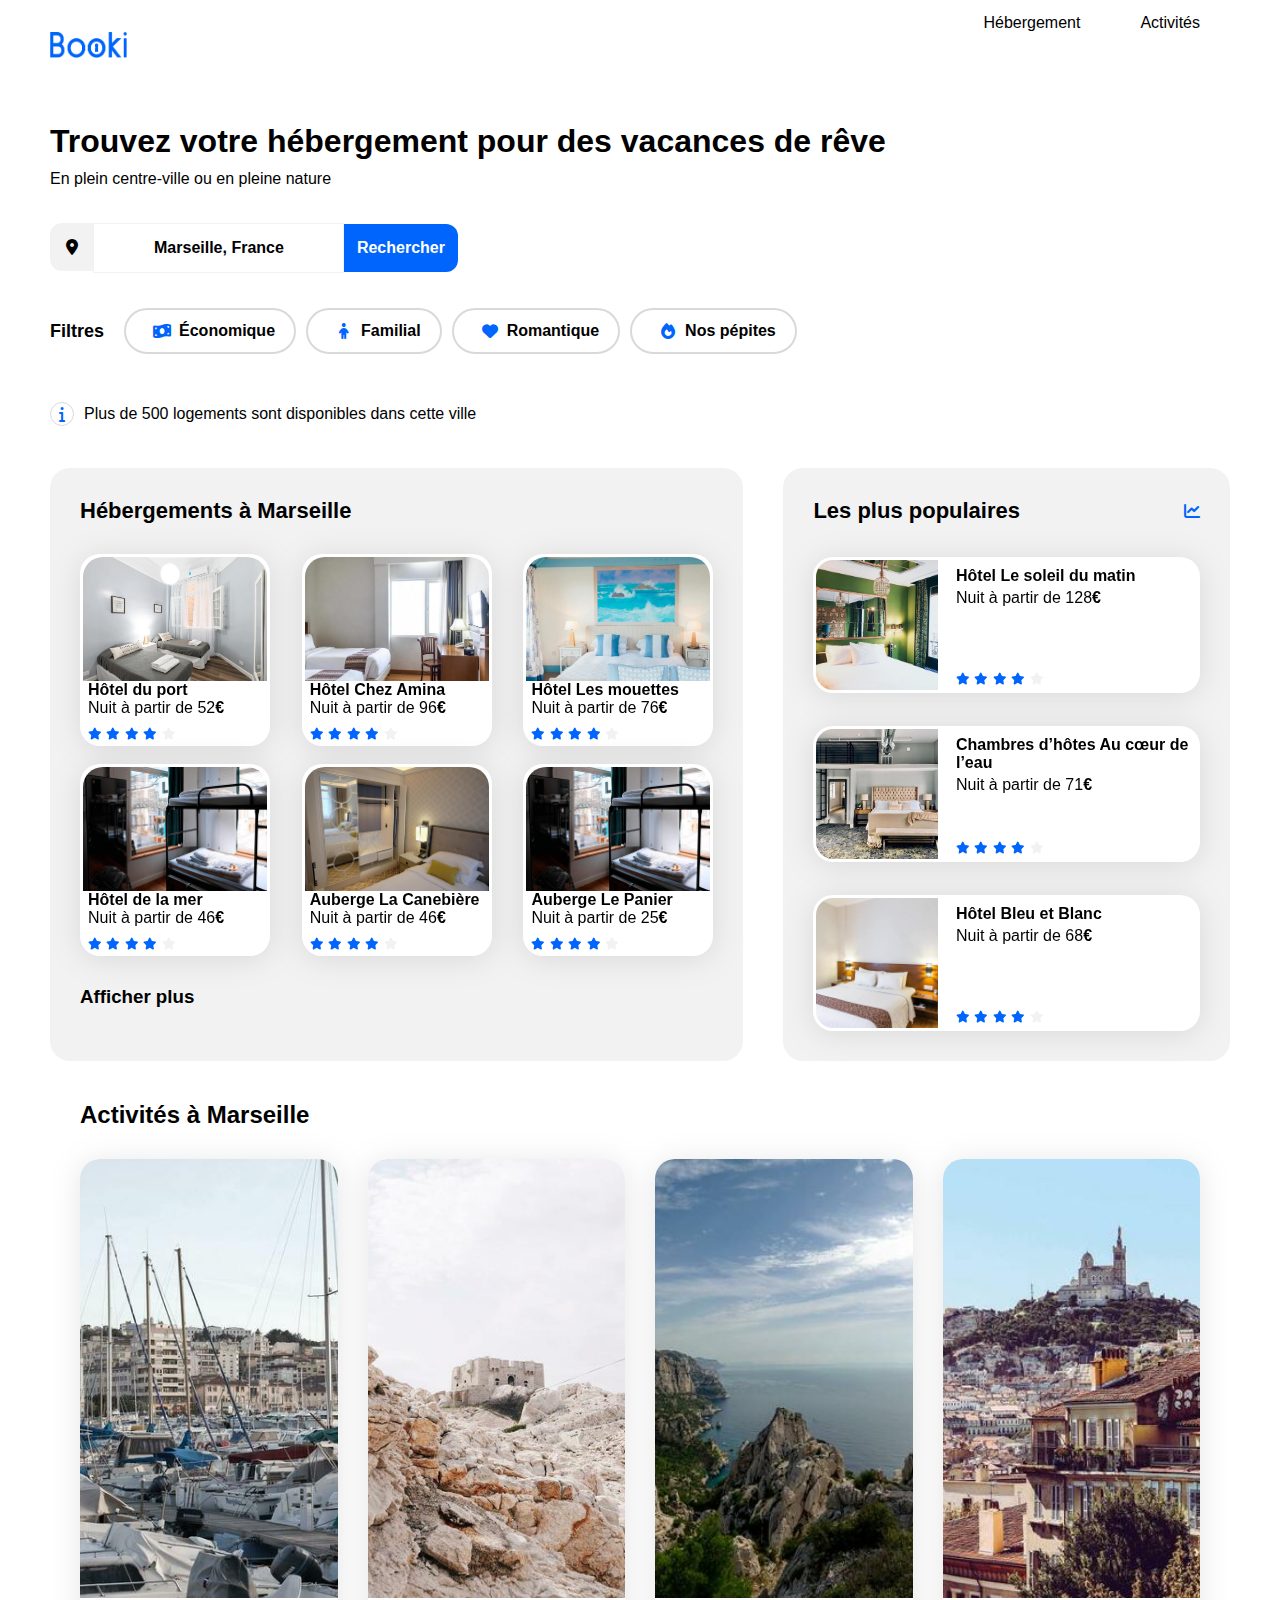
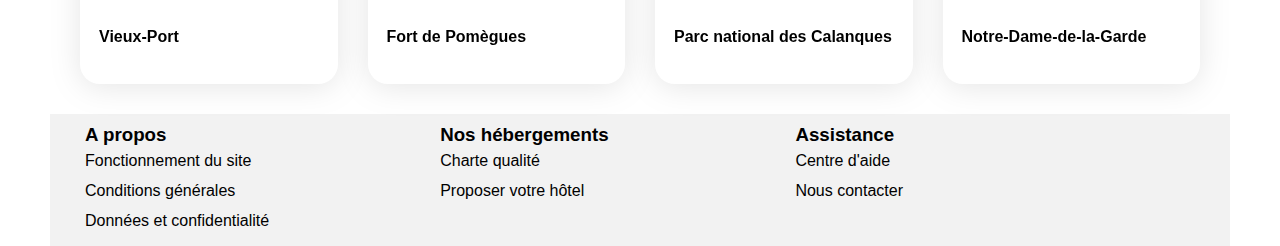
==== index.html @ 140f2bb1 "changement h3 en h2 filtreq" ====
<!DOCTYPE html>
<html lang="fr">

<head>
    <meta charset="UTF-8">
    <meta name="viewport" content="width=device-width, initial-scale=1.0">
    <title>Booki</title>
    <link rel="preconnect" href="https://fonts.googleapis.com">
    <link rel="preconnect" href="https://fonts.gstatic.com" crossorigin>

    <!--API CSS FontAwesomme pour les icones-->
    <link rel="stylesheet" href="https://cdnjs.cloudflare.com/ajax/libs/font-awesome/6.7.2/css/all.min.css"
        integrity="sha512-Evv84Mr4kqVGRNSgIGL/F/aIDqQb7xQ2vcrdIwxfjThSH8CSR7PBEakCr51Ck+w+/U6swU2Im1vVX0SVk9ABhg=="
        crossorigin="anonymous" referrerpolicy="no-referrer" />

    <link rel="stylesheet" href="./css/style.css">
</head>

<body>
    <div class="main-container">
        <header>
            <a class="Logo" href="#"><img src="./images/logo/Booki.png" alt="logo"></a>
            <nav class="navLink">
                <a href="#hebergements">
                    <div class="hebergement">Hébergement</div>
                </a>
                <a href="#activites">
                    <div class="activite">Activités</div>
                </a>
            </nav>
        </header>
        <main>


            <section class="search">
                <div class="headline">
                    <h1>Trouvez votre hébergement pour des vacances de rêve</h1>
                    <p>En plein centre-ville ou en pleine nature</p>
                </div>

                <form>
                    <i class="fas fa-map-marker-alt"></i>
                    <input class="searchInput" type="text" placeholder="Marseille, France">
                    <button class="buttonDesktop">Rechercher</button>
                    <button class="buttonMobile"><i class="fas fa-search search-icon"></i></button>
                </form>

                <div class="filtres">
                    <h2>Filtres</h2>
                    <div class="container-filtreTypes">
                        <div class="filtreTypes">
                            <i class="fas fa-money-bill-wave filters-icons"></i>
                            <p>Économique</p>
                        </div>
                        <div class="filtreTypes">
                            <i class="fas fa-child filters-icons"></i>
                            <p>Familial</p>
                        </div>
                        <div class="filtreTypes">
                            <i class="fas fa-heart filters-icons"></i>
                            <p>Romantique</p>
                        </div>
                        <div class="filtreTypes">
                            <i class="fas fa-fire filters-icons"></i>
                            <p>Nos pépites</p>
                        </div>
                    </div>
                </div>

                <div class="info-bar">
                    <i class="fa fa-info"></i>
                    <p>Plus de 500 logements sont disponibles dans cette ville</p>
                </div>

            </section>

            <div class="hebergements-and-populaires">
                <section class="hebergements" id="hebergements">
                    <div class="hebergements-title">
                        <h2 class="section-title">Hébergements à Marseille</h2>
                    </div>
                    <div class="hebergements-cards">
                        <a href="#">
                            <article class="card">
                                <img src="./images/hebergements/fred-kleber.jpg" alt="Hôtel du port">
                                <div class="card-content">
                                    <div class="card-txt">
                                        <h3 class="card-title">Hôtel du port</h3>
                                        <p class="card-subtitle">Nuit à partir de 52<span class="euro">€</span></p>
                                    </div>
                                    <div class="card-rating">
                                        <i class="fa-xs fa-solid fa-star" aria-hidden="true"></i>
                                        <i class="fa-xs fa-solid fa-star" aria-hidden="true"></i>
                                        <i class="fa-xs fa-solid fa-star" aria-hidden="true"></i>
                                        <i class="fa-xs fa-solid fa-star" aria-hidden="true"></i>
                                        <i class="fa-xs fa-solid fa-star neutral-star" aria-hidden="true"></i>
                                        <span class="sr-only">Note de 4 sur 5</span>
                                    </div>
                                </div>
                            </article>
                        </a>


                        <a href="#">
                            <article class="card">
                                <img src="./images/hebergements/febrian-zakaria.jpg" alt="Hôtel Chez Amina">
                                <div class="card-content">
                                    <div class="card-txt">
                                        <h3 class="card-title">Hôtel Chez Amina</h3>
                                        <p class="card-subtitle">Nuit à partir de 96<span class="euro">€</span></p>
                                    </div>
                                    <div class="card-rating">
                                        <i class="fa-xs fa-solid fa-star" aria-hidden="true"></i>
                                        <i class="fa-xs fa-solid fa-star" aria-hidden="true"></i>
                                        <i class="fa-xs fa-solid fa-star" aria-hidden="true"></i>
                                        <i class="fa-xs fa-solid fa-star" aria-hidden="true"></i>
                                        <i class="fa-xs fa-solid fa-star neutral-star" aria-hidden="true"></i>
                                        <span class="sr-only">Note de 4 sur 5</span>
                                    </div>
                                </div>

                            </article>
                        </a>

                        <a href="#">
                            <article class="card">
                                <img src="./images/hebergements/annie-spratt.jpg" alt="Hôtel Les mouettes">
                                <div class="card-content">
                                    <div class="card-txt">
                                        <h3 class="card-title">Hôtel Les mouettes</h3>
                                        <p class="card-subtitle">Nuit à partir de 76<span class="euro">€</span></p>
                                    </div>
                                    <div class="card-rating">
                                        <i class="fa-xs fa-solid fa-star" aria-hidden="true"></i>
                                        <i class="fa-xs fa-solid fa-star" aria-hidden="true"></i>
                                        <i class="fa-xs fa-solid fa-star" aria-hidden="true"></i>
                                        <i class="fa-xs fa-solid fa-star" aria-hidden="true"></i>
                                        <i class="fa-xs fa-solid fa-star neutral-star" aria-hidden="true"></i>
                                        <span class="sr-only">Note de 4 sur 5</span>
                                    </div>
                                </div>

                            </article>
                        </a>


                        <a href="#">
                            <article class="card">
                                <img src="./images/hebergements/marcus-loke.jpg" alt="Hôtel de la mer">
                                <div class="card-content">
                                    <div class="card-txt">
                                        <h3 class="card-title">Hôtel de la mer</h3>
                                        <p class="card-subtitle">Nuit à partir de 46<span class="euro">€</span></p>
                                    </div>
                                    <div class="card-rating">
                                        <i class="fa-xs fa-solid fa-star" aria-hidden="true"></i>
                                        <i class="fa-xs fa-solid fa-star" aria-hidden="true"></i>
                                        <i class="fa-xs fa-solid fa-star" aria-hidden="true"></i>
                                        <i class="fa-xs fa-solid fa-star" aria-hidden="true"></i>
                                        <i class="fa-xs fa-solid fa-star neutral-star" aria-hidden="true"></i>
                                        <span class="sr-only">Note de 4 sur 5</span>
                                    </div>
                                </div>

                            </article>
                        </a>


                        <a href="#">
                            <article class="card">
                                <img src="./images/hebergements/reisetopia.jpg" alt="Auberge La Canebière">
                                <div class="card-content">
                                    <div class="card-txt">
                                        <h3 class="card-title">Auberge La Canebière</h3>
                                        <p class="card-subtitle">Nuit à partir de 46<span class="euro">€</span></p>
                                    </div>
                                    <div class="card-rating">
                                        <i class="fa-xs fa-solid fa-star" aria-hidden="true"></i>
                                        <i class="fa-xs fa-solid fa-star" aria-hidden="true"></i>
                                        <i class="fa-xs fa-solid fa-star" aria-hidden="true"></i>
                                        <i class="fa-xs fa-solid fa-star" aria-hidden="true"></i>
                                        <i class="fa-xs fa-solid fa-star neutral-star" aria-hidden="true"></i>
                                        <span class="sr-only">Note de 4 sur 5</span>
                                    </div>
                                </div>

                            </article>
                        </a>

                        <a href="#">
                            <article class="card">
                                <img src="./images/hebergements/marcus-loke.jpg" alt="Auberge Le Panier">
                                <div class="card-content">
                                    <div class="card-txt">
                                        <h3 class="card-title">Auberge Le Panier</h3>
                                        <p class="card-subtitle">Nuit à partir de 25<span class="euro">€</span></p>
                                    </div>
                                    <div class="card-rating">
                                        <i class="fa-xs fa-solid fa-star" aria-hidden="true"></i>
                                        <i class="fa-xs fa-solid fa-star" aria-hidden="true"></i>
                                        <i class="fa-xs fa-solid fa-star" aria-hidden="true"></i>
                                        <i class="fa-xs fa-solid fa-star" aria-hidden="true"></i>
                                        <i class="fa-xs fa-solid fa-star neutral-star" aria-hidden="true"></i>
                                        <span class="sr-only">Note de 4 sur 5</span>
                                    </div>
                                </div>

                            </article>
                        </a>

                    </div>
                    <h3>Afficher plus</h3>
                </section>
                <section id="populaires">
                    <div class="populaires-title">
                        <h2 class="section-title">Les plus populaires</h2>
                        <i class="fa-solid fa-chart-line" aria-hidden="true"></i>
                    </div>
                    <div class="populaires-cards">
                        <a href="#">
                            <article class="card">
                                <img src="./images/hebergements/emile-guillemot.jpg"
                                    alt="Image de la chambre d'hôtel montrant un lit">
                                <div class="card-content">
                                    <div class="card-txt">
                                        <h3 class="card-title">Hôtel Le soleil du matin</h3>
                                        <p class="card-subtitle">Nuit à partir de 128<span class="euro">€</span></p>
                                    </div>
                                    <div class="card-rating">
                                        <i class="fa-xs fa-solid fa-star" aria-hidden="true"></i>
                                        <i class="fa-xs fa-solid fa-star" aria-hidden="true"></i>
                                        <i class="fa-xs fa-solid fa-star" aria-hidden="true"></i>
                                        <i class="fa-xs fa-solid fa-star" aria-hidden="true"></i>
                                        <i class="fa-xs fa-solid fa-star neutral-star" aria-hidden="true"></i>
                                        <span class="sr-only">Note de 4 sur 5</span>
                                    </div>
                                </div>

                            </article>
                        </a>
                        <a href="#">
                            <article class="card">
                                <img src="./images/hebergements/aw-creative.jpg"
                                    alt="Image de la chambre d'hôtel montrant un lit">
                                <div class="card-content">
                                    <div class="card-txt">
                                        <h3 class="card-title">Chambres d’hôtes Au cœur de l’eau</h3>
                                        <p class="card-subtitle">Nuit à partir de 71<span class="euro">€</span></p>
                                    </div>
                                    <div class="card-rating">
                                        <i class="fa-xs fa-solid fa-star" aria-hidden="true"></i>
                                        <i class="fa-xs fa-solid fa-star" aria-hidden="true"></i>
                                        <i class="fa-xs fa-solid fa-star" aria-hidden="true"></i>
                                        <i class="fa-xs fa-solid fa-star" aria-hidden="true"></i>
                                        <i class="fa-xs fa-solid fa-star neutral-star" aria-hidden="true"></i>
                                        <span class="sr-only">Note de 4 sur 5</span>
                                    </div>
                                </div>
                            </article>
                        </a>
                        <a href="#">
                            <article class="card">
                                <img src="./images/hebergements/febrian-zakaria2.jpg"
                                    alt="Image de la chambre d'hôtel montrant un lit">
                                <div class="card-content">
                                    <div class="card-txt">
                                        <h3 class="card-title">Hôtel Bleu et Blanc</h3>
                                        <p class="card-subtitle">Nuit à partir de 68<span class="euro">€</span></p>
                                    </div>
                                    <div class="card-rating">
                                        <i class="fa-xs fa-solid fa-star" aria-hidden="true"></i>
                                        <i class="fa-xs fa-solid fa-star" aria-hidden="true"></i>
                                        <i class="fa-xs fa-solid fa-star" aria-hidden="true"></i>
                                        <i class="fa-xs fa-solid fa-star" aria-hidden="true"></i>
                                        <i class="fa-xs fa-solid fa-star neutral-star" aria-hidden="true"></i>
                                        <span class="sr-only">Note de 4 sur 5</span>
                                    </div>
                                </div>
                            </article>
                        </a>
                    </div>
                </section>
            </div>


            <section class="activites" id="activites">
                <h2 class="activites-title">Activités à Marseille</h2>
                <div class="activites-card">
                    <a href="#">
                        <article class="card">
                            <img src="./images/activites/reno-laithienne.jpg" alt="Vieux-Port">
                            <div class="card-txt">
                                <h3 class="card-title">Vieux-Port</h3>
                            </div>
                        </article>
                    </a>

                    <a href="#">
                        <article class="card">
                            <img src="./images/activites/paul-hermann.jpg" alt="Vieux-Port">
                            <div class="card-txt">
                                <h3 class="card-title">Fort de Pomègues</h3>
                            </div>
                        </article>
                    </a>

                    <a href="#">
                        <article class="card">
                            <img src="./images/activites/kilyan-sockalingum.jpg" alt="Vieux-Port">
                            <div class="card-txt">
                                <h3 class="card-title">Parc national des Calanques</h3>
                            </div>
                        </article>
                    </a>

                    <a href="#">
                        <article class="card">
                            <img src="./images/activites/florian-wehde.jpg" alt="Vieux-Port">
                            <div class="card-txt">
                                <h3 class="card-title">Notre-Dame-de-la-Garde</h3>
                            </div>
                        </article>
                    </a>
                </div>
            </section>


        </main>
        <footer>
            <div class="footerMenu">
                <h3>A propos</h3>
                <ul>
                    <li><a href="#">Fonctionnement du site</a></li>
                    <li><a href="#">Conditions générales</a></li>
                    <li><a href="#">Données et confidentialité</a></li>
                </ul>
            </div>
            <div class="footerMenu">
                <h3>Nos hébergements</h3>
                <ul>
                    <li><a href="#">Charte qualité</a></li>
                    <li><a href="#">Proposer votre hôtel</a></li>
                </ul>
            </div>
            <div class="footerMenu">
                <h3>Assistance</h3>
                <ul>
                    <li><a href="#">Centre d'aide</a></li>
                    <li><a href="#">Nous contacter</a></li>
                </ul>
            </div>
        </footer>
    </div>
</body>

</html>
---- css/style.css ----
/******RESET CSS***********/
html {
    box-sizing: border-box;
}

*, *::before, *::after {
    box-sizing: border-box;
}

body, ul, h1, h2, h3, h4, p {
    margin: 0;
   
  
}

ol, ul {
    list-style: none;
}

img {
    max-width: 100%;
    height: auto;
}

/****** General ***********/
* {
    font-family: 'Raleway', sans-serif;
}

:root {
    --main-color: #0065FC;
    --main-bg-color: #F2F2F2;
    --filter-bg-color: #DEEBFF;
}

.fa-solid {
    color: var(--main-color);
}

header {
    display: flex;
    justify-content: space-between;
    height: 93px;
    align-items: center;
}

body {
    display: flex;
    justify-content: center;
}

.Logo img {
    width: 77px;
    height: 26px;
}

nav {
    height : 100%;
    display: flex;
    justify-content: center;
}

nav.navLink a {
    
    border-top: 3px transparent solid;
    padding: 11px 30px 30px 30px;
}

nav.navLink a:hover {
    border-top: 3px var(--main-color) solid;
    color: #0065FC;
    
}

.search {
    display: flex;
    flex-direction: column;
    align-items: flex-start;
    margin-bottom: 30px;
    margin-top: 30px;
    gap: 35px;
}

.searchInput::placeholder {
    color: #000;
    text-align: center;
}



.fa-map-marker-alt {
    border-radius: 12px 0px 0px 12px;
    background-color: var(--main-bg-color);
    padding: 16px;
}

.searchInput {
    position: relative;
    right: 5px;
    color: black;
    font-size: 16px;
    border: 1px solid var(--main-bg-color);
    font-weight: bold;
    padding: 15px;
}

.buttonDesktop {
    position: relative;
    right: 10px;
    color: #ffffff;
    font-weight: bold;
    font-size: 16px;
    background-color: var(--main-color);
    border: none;
    border-radius: 0px 12px 12px 0px;
    padding: 15px 13px 15px 13px;
    cursor: pointer;
}

.buttonMobile {
    display: none;
    position: relative;
    right: 10px;
    height: 49px;
    color: #ffffff;
    background-color: #0065FC;
    border: 1px solid var(--main-color);
    border-radius: 15px;
    font-size: 18px;
    padding: 15px 16px;
    box-shadow: 0px 4px 4px 0px rgba(0, 0, 0, 0.25);
}

.filtres {
    display: flex;
    align-items: center;
    flex-wrap: wrap;
    gap: 20px;
}

.filtres h2 {
    font-size: 18px;
}
.filtreTypes p {
    font-weight: bold;
}


.container-filtreTypes {
    display: flex;
    flex-wrap: wrap;
    gap: 10px;
    justify-content: space-between;
}


.filtreTypes:hover {
    background-color: #DEEBFF;
    cursor: default;
}

 .filtreTypes {
    display: flex;
    align-items: center;
    border: 2px solid #D9D9D9;
    border-radius: 25px;
    padding: 4px 19px 4px 19px;
 }

 .filters-icons {
    display: flex;
    justify-content: center;
    align-items: center;
    color: var(--main-color);
    width: 32px;
    height: 32px;
    margin: 1px;
    border-radius: 50%;
    

}

.info-bar {
    display: flex;
    align-items: center;
    gap: 10px;
    height: 49px;
}

.fa-info {
    width: 24px;
    height: 24px;
    display: flex;
    justify-content: center;
    align-items: center;
    color: #0065FC;
    border: 1px solid #D9D9D9;
    border-radius: 20px;
}



.headline {
    display: flex;
    flex-direction: column;
    gap: 10px;
}

.main-container {
    width: 100%;
    max-width: 1440px;
    padding: 0 50px;
    box-sizing: border-box;
}

a {
    color: inherit;
    text-decoration: none;
}

.section-title {
    margin: 0;
    font-size: 22px;
}

.card {
    background-color: white;
    border-radius: 20px;
    filter: drop-shadow(0px 3px 15px rgba(0, 0, 0, 0.1));
}

.card img {
    object-fit: cover;
}

.card-title {
    font-size: 16px;
}

.euro {
    font-weight: 700;
}

.neutral-star {
    color: var(--main-bg-color)
}

/****** Hebergements And Populaires ***********/
.hebergements-and-populaires {
    display: flex;
    align-self: stretch;
    gap: 40px;
}

.hebergements-and-populaires .activites {
    margin-top: 30px;
}

.hebergements-and-populaires section {
    background-color: var(--main-bg-color);
    border-radius: 20px;
    padding: 30px;
    box-sizing: border-box;
}

/****** Hebergements ***********/
.hebergements {
    width: 70%;
    display: flex;
    flex-direction: column;
    flex-wrap: wrap;
    gap: 30px;
    padding-bottom: 30px;

}

.hebergements-cards a {
    width: 30%;
    
}

.hebergements-cards {
    display: flex;
    gap: 18px;
    align-items: stretch;
    flex-wrap: wrap;
    justify-content: space-between;
}

.hebergements-title {
    display: flex;
    justify-content: space-between;
    align-items: center;
    
}

.hebergements-cards .card {
    display: flex;
    flex-direction: column;
    height: 100%;
    padding: 3px;
   
}

.hebergements-cards img {
    width: 100%;
    display: flex;
    height: 124px;
    border-radius: 20px 20px 0px 0px;

}

.hebergements-cards .card-content {
    padding: 0px 5px; 
    display: flex;
    justify-content: space-between;
    align-items: flex-start;
    flex-direction: column;
    box-sizing: border-box;
    gap: 8px;
    height: calc(100% - 124px);
}

/****** Populaires ***********/
.populaires {
    width: 32%;
}

.populaires-title {
    display: flex;
    justify-content: space-between;
    align-items: center;
}

.populaires-cards .card {
    display: flex;
    margin-top: 33px;
}

.populaires-cards img {
    width: 33%;
    height: 136px;
    border-top-left-radius: 20px;
    border-bottom-left-radius: 20px;
    padding : 3px;
}

.populaires-cards .card-content {
    width: 67%;
    padding-left: 15px;
    display: flex;
    flex-direction: column;
    justify-content: space-between;
    box-sizing: border-box;
}

.populaires-cards .card-title {
    margin-top: 10px;
    margin-bottom: 4px;
}

.populaires-cards .card-subtitle {
    margin: 0;
}

.populaires-cards .card-rating {
    margin-bottom: 5px;
}



.activites {
    width: 100%;
    margin-top: 40px;
}



.activites-title {
    display: flex;
    justify-content: space-between;
    align-items: center;
    padding-left: 30px;
}

.activites-card .card {
    display: flex;
    flex-direction: column;
    justify-content: space-between;
    box-sizing: border-box;
    gap: 10px;
    
}

.activites .card-title {
    display: flex;
    justify-content: flex-start;
    
    
}

.activites-card {
    display: flex;
    padding: 30px;
    gap: 30px;
    
}

.activites-card img {
    display: flex;
    height: 439px;
    width: 400px;
    border-top-left-radius: 20px;
    border-top-right-radius: 20px;
}




.activites-card .card-txt {
    display: flex;
    flex: 1 1 76px;
    min-height: 76px;
    box-sizing: border-box;
    padding: 20px 19px;

}

footer {
    
    max-width: 1440px;
    margin: auto;
    display: flex;
    justify-content: flex-start;
    background-color: #F2F2F2;
    padding: 10px 35px;
}

.footerMenu {
    width: 32%;
    
}

.footerMenu ul {
    padding-left: 0px;
    line-height: 30px;
}

.footerMenu a:hover {
    color: #0065FC;
}

/* Le code ci-dessous correspond à la version responsive uniquement */

/****** Media queries ***********/
/* Medium devices (tablets, less/equal than 1024px) */
@media (max-width: 1024px) {
    .hebergements-and-populaires {
        flex-direction: column;
    }

    .Logo{
        padding-top: 15px;
    }
    .hebergements {
        width: 100%;
    }

    .populaires {
        width: 100%;
        margin-top: 50px;
    }

    .populaires-cards {
        display: flex;
        flex-direction: row;
        justify-content: space-between;
    }

    .populaires-cards a {
        width: 30%;
    }

    .populaires-cards .card-title {
        font-size: 14px;
    }

    .populaires-cards .card-subtitle {
        font-size: 13px;
    }

    .activites-card img {
        height: 200px;
    }
}

/* Small devices (phones, less than 768px) */
@media (max-width: 767.98px) {
    /* ... */
    .main-container {
        padding: 0;
    }

    .search {
        padding-left: 20px;
        padding-right: 20px;
    }


    header {
        width: 100%;
        flex-direction: column;
        margin-bottom: 30px;
        padding: 0;
        height: 161px;
        padding-top: 20px;
    }

    

    nav {
        width: 100%;
        align-items: center;
        text-align: center;
    }

    nav.navLink a {
        width: 50%;
        border-bottom: 3px solid transparent;
        padding-top: 20px;
        
    }

    nav.navLink a:hover {
        border-top: none;
        border-bottom: 3px solid #0065FC;
        
    }

    form {
        display: flex;
        width: 100%;
        align-items: center;
        justify-content: center;
    }

    .search {
        align-items: center;
    
    }

    .searchInput {
        width: 100%;
    }

    .buttonDesktop{
        display: none;
    }

    .buttonMobile {
        display: inline-flex;
        
    }

    .filtres {
        width: 100%;
        flex-wrap: wrap;
    }

    .container-filtreTypes{
        width: 100%;
    }
    .filtreTypes {
    
        width: 48%;
    }

    .hebergements-and-populaires {
        flex-direction: column-reverse;
        justify-content: center;
    }


    .populaires-cards {
        flex-direction: column;
        align-items: center;
        padding: 0;
    }

    .populaires-cards a {
        width: 100%;
    }

    .hebergements-cards{
        flex-direction: column;
    }

    .hebergements-cards a {
        width: 100%;
    }

    .hebergements-and-populaires .hebergements {
        background-color: white;
    }

    .activites-card {
        flex-direction: column;
    }

    .activites-card a {
        width: 100%;
        height: 100%;
    }

    .activites-card img {
        width: 100%;
    }

    .activites-card .card-txt {
        flex: 1 1 59px;
        min-height: 59px;
    }

    footer  {
        flex-direction: column;
        padding: 30px;
        gap: 50px;
        
    }

    
}
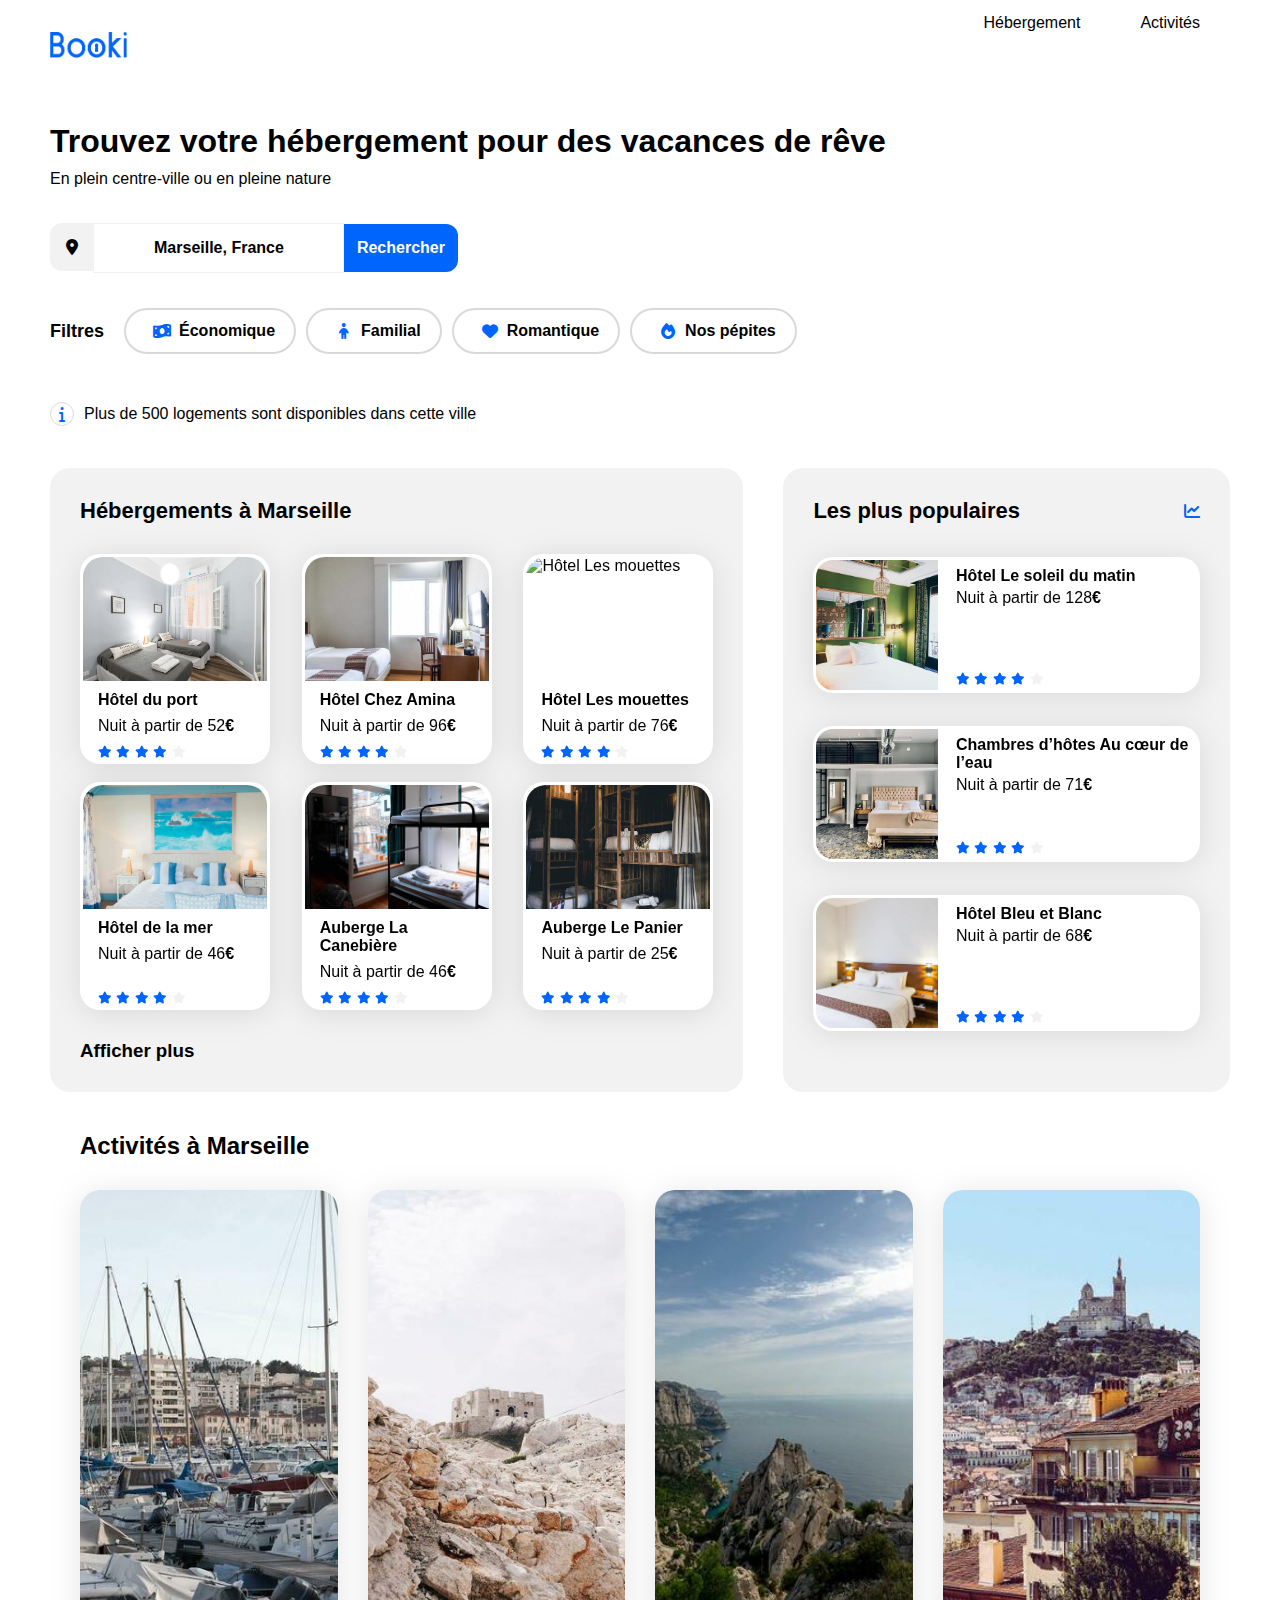
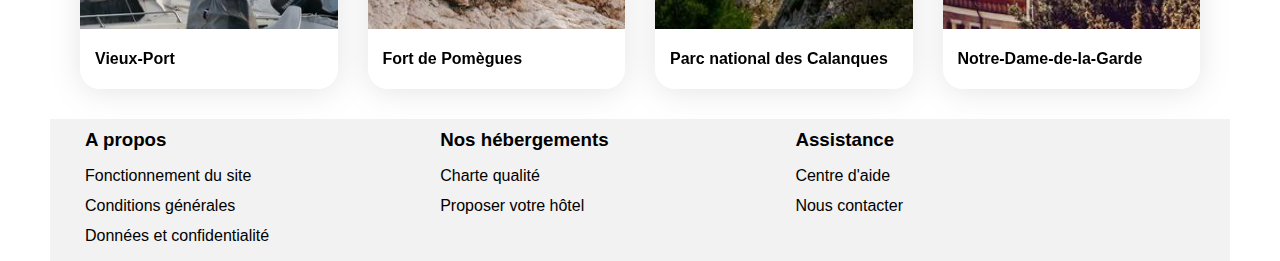
==== commit ac0206d8: "fix image hebergement" ====
--- a/index.html
+++ b/index.html
@@ -124,7 +124,7 @@
 
                         <a href="#">
                             <article class="card">
-                                <img src="./images/hebergements/annie-spratt.jpg" alt="Hôtel Les mouettes">
+                                <img src="./images/hebergements/reistopia.jpg" alt="Hôtel Les mouettes">
                                 <div class="card-content">
                                     <div class="card-txt">
                                         <h3 class="card-title">Hôtel Les mouettes</h3>
@@ -146,7 +146,7 @@
 
                         <a href="#">
                             <article class="card">
-                                <img src="./images/hebergements/marcus-loke.jpg" alt="Hôtel de la mer">
+                                <img src="./images/hebergements/annie-spratt.jpg" alt="Hôtel de la mer">
                                 <div class="card-content">
                                     <div class="card-txt">
                                         <h3 class="card-title">Hôtel de la mer</h3>
@@ -168,7 +168,7 @@
 
                         <a href="#">
                             <article class="card">
-                                <img src="./images/hebergements/reisetopia.jpg" alt="Auberge La Canebière">
+                                <img src="./images/hebergements/marcus-loke.jpg" alt="Auberge La Canebière">
                                 <div class="card-content">
                                     <div class="card-txt">
                                         <h3 class="card-title">Auberge La Canebière</h3>
@@ -189,7 +189,7 @@
 
                         <a href="#">
                             <article class="card">
-                                <img src="./images/hebergements/marcus-loke.jpg" alt="Auberge Le Panier">
+                                <img src="./images/hebergements/nicate-lee.jpg" alt="Auberge Le Panier">
                                 <div class="card-content">
                                     <div class="card-txt">
                                         <h3 class="card-title">Auberge Le Panier</h3>
--- a/css/style.css
+++ b/css/style.css
@@ -143,6 +143,7 @@
 }
 .filtreTypes p {
     font-weight: bold;
+    white-space: nowrap;
 }
 
 
@@ -235,6 +236,7 @@
 
 .card-title {
     font-size: 16px;
+    
 }
 
 .euro {
@@ -302,16 +304,21 @@
    
 }
 
+.hebergements-cards .card-title {
+    margin-top: 10px;
+}
+
 .hebergements-cards img {
     width: 100%;
     display: flex;
     height: 124px;
     border-radius: 20px 20px 0px 0px;
+    
 
 }
 
 .hebergements-cards .card-content {
-    padding: 0px 5px; 
+    padding: 0px 15px; 
     display: flex;
     justify-content: space-between;
     align-items: flex-start;
@@ -319,7 +326,15 @@
     box-sizing: border-box;
     gap: 8px;
     height: calc(100% - 124px);
-}
+    
+}
+
+.hebergements-cards .card-content .card-txt {
+    display: flex;
+    flex-direction: column;
+    gap: 8px;
+}
+
 
 /****** Populaires ***********/
 .populaires {
@@ -388,15 +403,13 @@
     flex-direction: column;
     justify-content: space-between;
     box-sizing: border-box;
-    gap: 10px;
+    
     
 }
 
 .activites .card-title {
     display: flex;
-    justify-content: flex-start;
-    
-    
+    justify-content: flex-start;   
 }
 
 .activites-card {
@@ -419,11 +432,11 @@
 
 .activites-card .card-txt {
     display: flex;
-    flex: 1 1 76px;
-    min-height: 76px;
-    box-sizing: border-box;
-    padding: 20px 19px;
-
+    flex: 1 1 60px;
+    height: 60px;
+    box-sizing: border-box;
+    align-items: center;
+    padding-left: 15px;
 }
 
 footer {
@@ -442,6 +455,7 @@
 }
 
 .footerMenu ul {
+    margin-top: 10px;
     padding-left: 0px;
     line-height: 30px;
 }
@@ -462,6 +476,11 @@
     .Logo{
         padding-top: 15px;
     }
+
+    .container-filtreTypes {
+        flex-wrap: nowrap;
+    }
+    
     .hebergements {
         width: 100%;
     }
@@ -568,10 +587,11 @@
     }
 
     .container-filtreTypes{
+        flex-wrap: wrap;
         width: 100%;
     }
     .filtreTypes {
-    
+        
         width: 48%;
     }
 
@@ -628,5 +648,8 @@
         
     }
 
+    .footerMenu {
+        width: 100%;
+    }
     
 }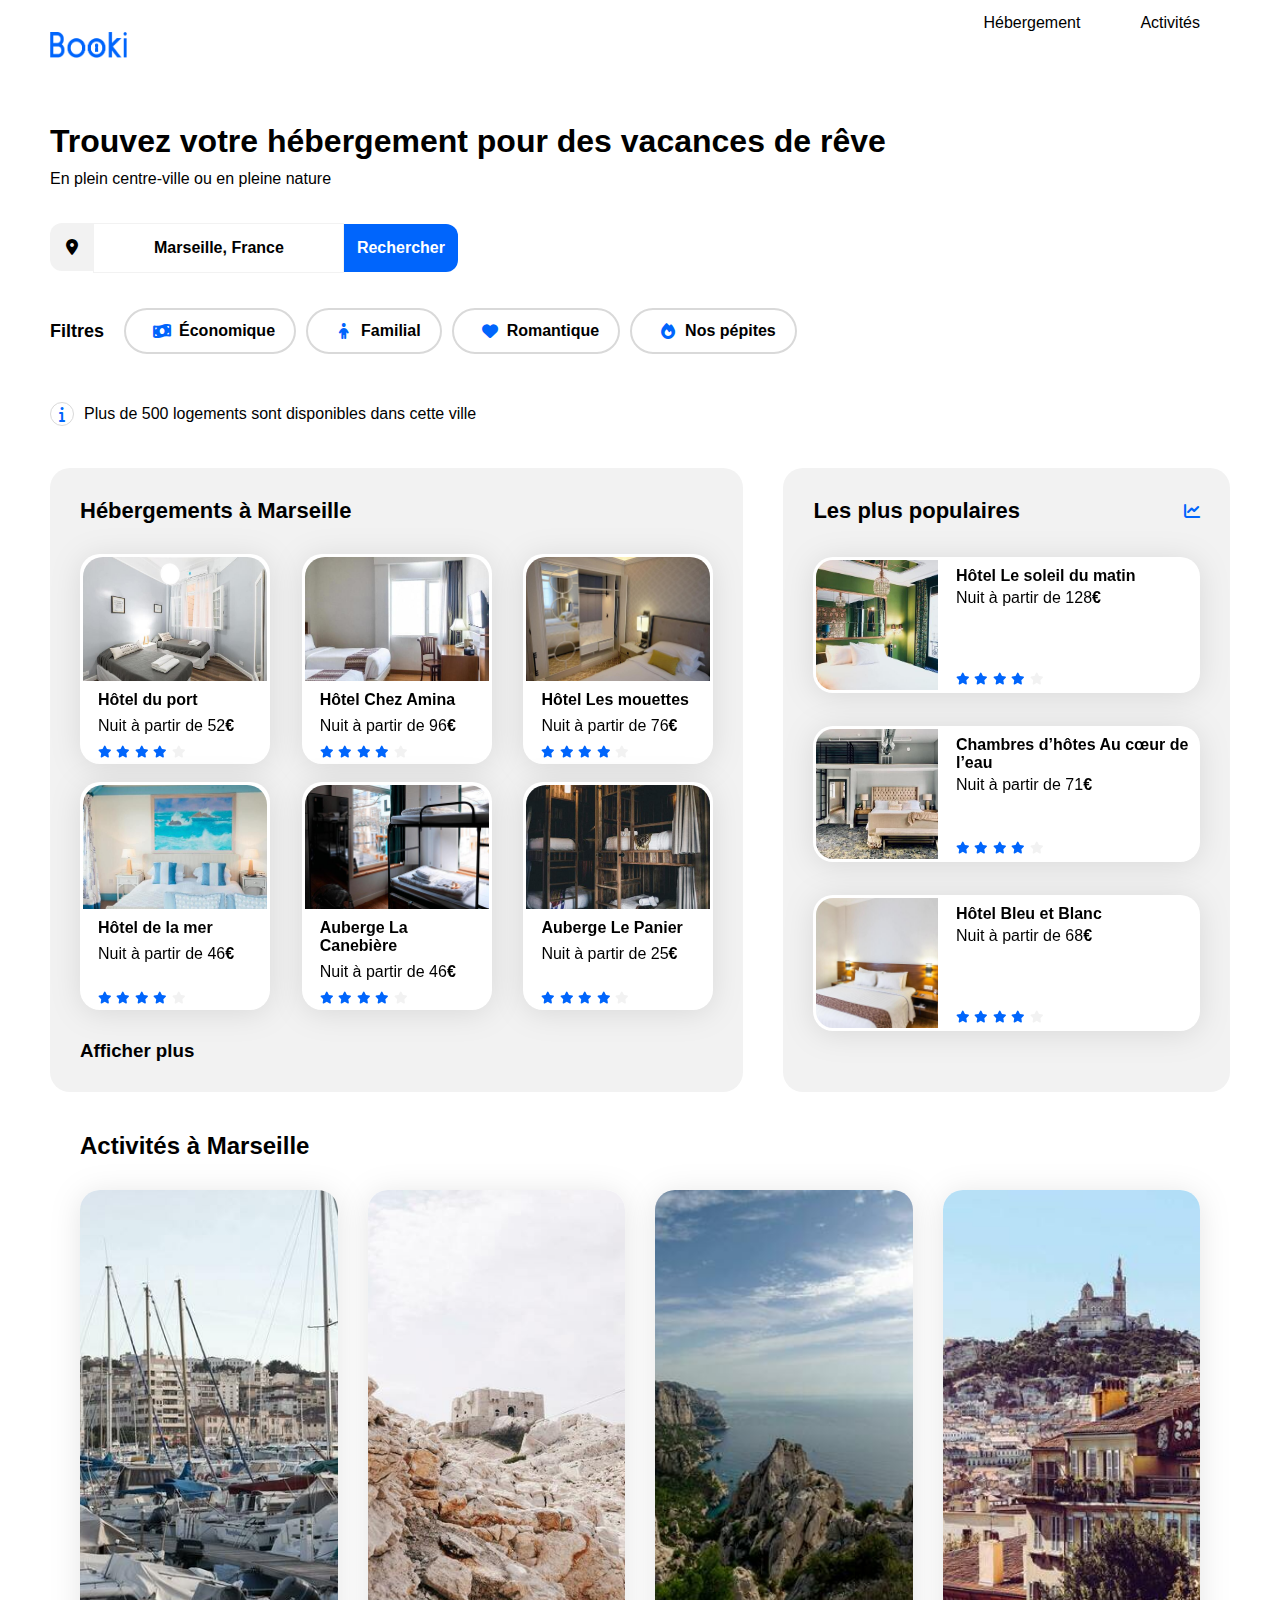
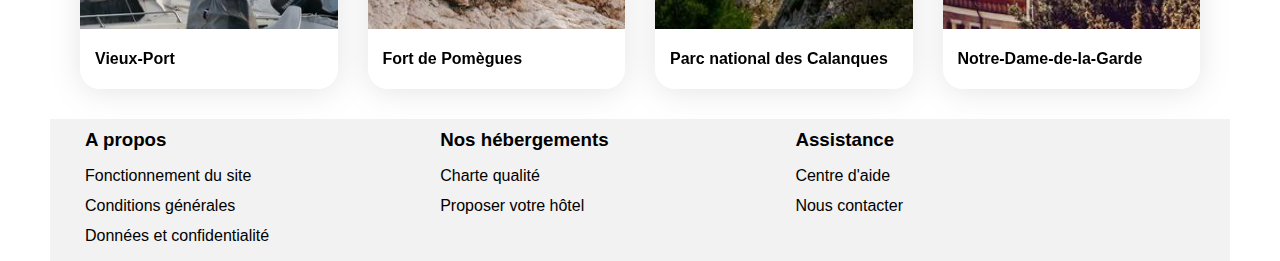
==== commit 6fa2304f: "fix image suite" ====
--- a/index.html
+++ b/index.html
@@ -124,7 +124,7 @@
 
                         <a href="#">
                             <article class="card">
-                                <img src="./images/hebergements/reistopia.jpg" alt="Hôtel Les mouettes">
+                                <img src="./images/hebergements/reisetopia.jpg" alt="Hôtel Les mouettes">
                                 <div class="card-content">
                                     <div class="card-txt">
                                         <h3 class="card-title">Hôtel Les mouettes</h3>
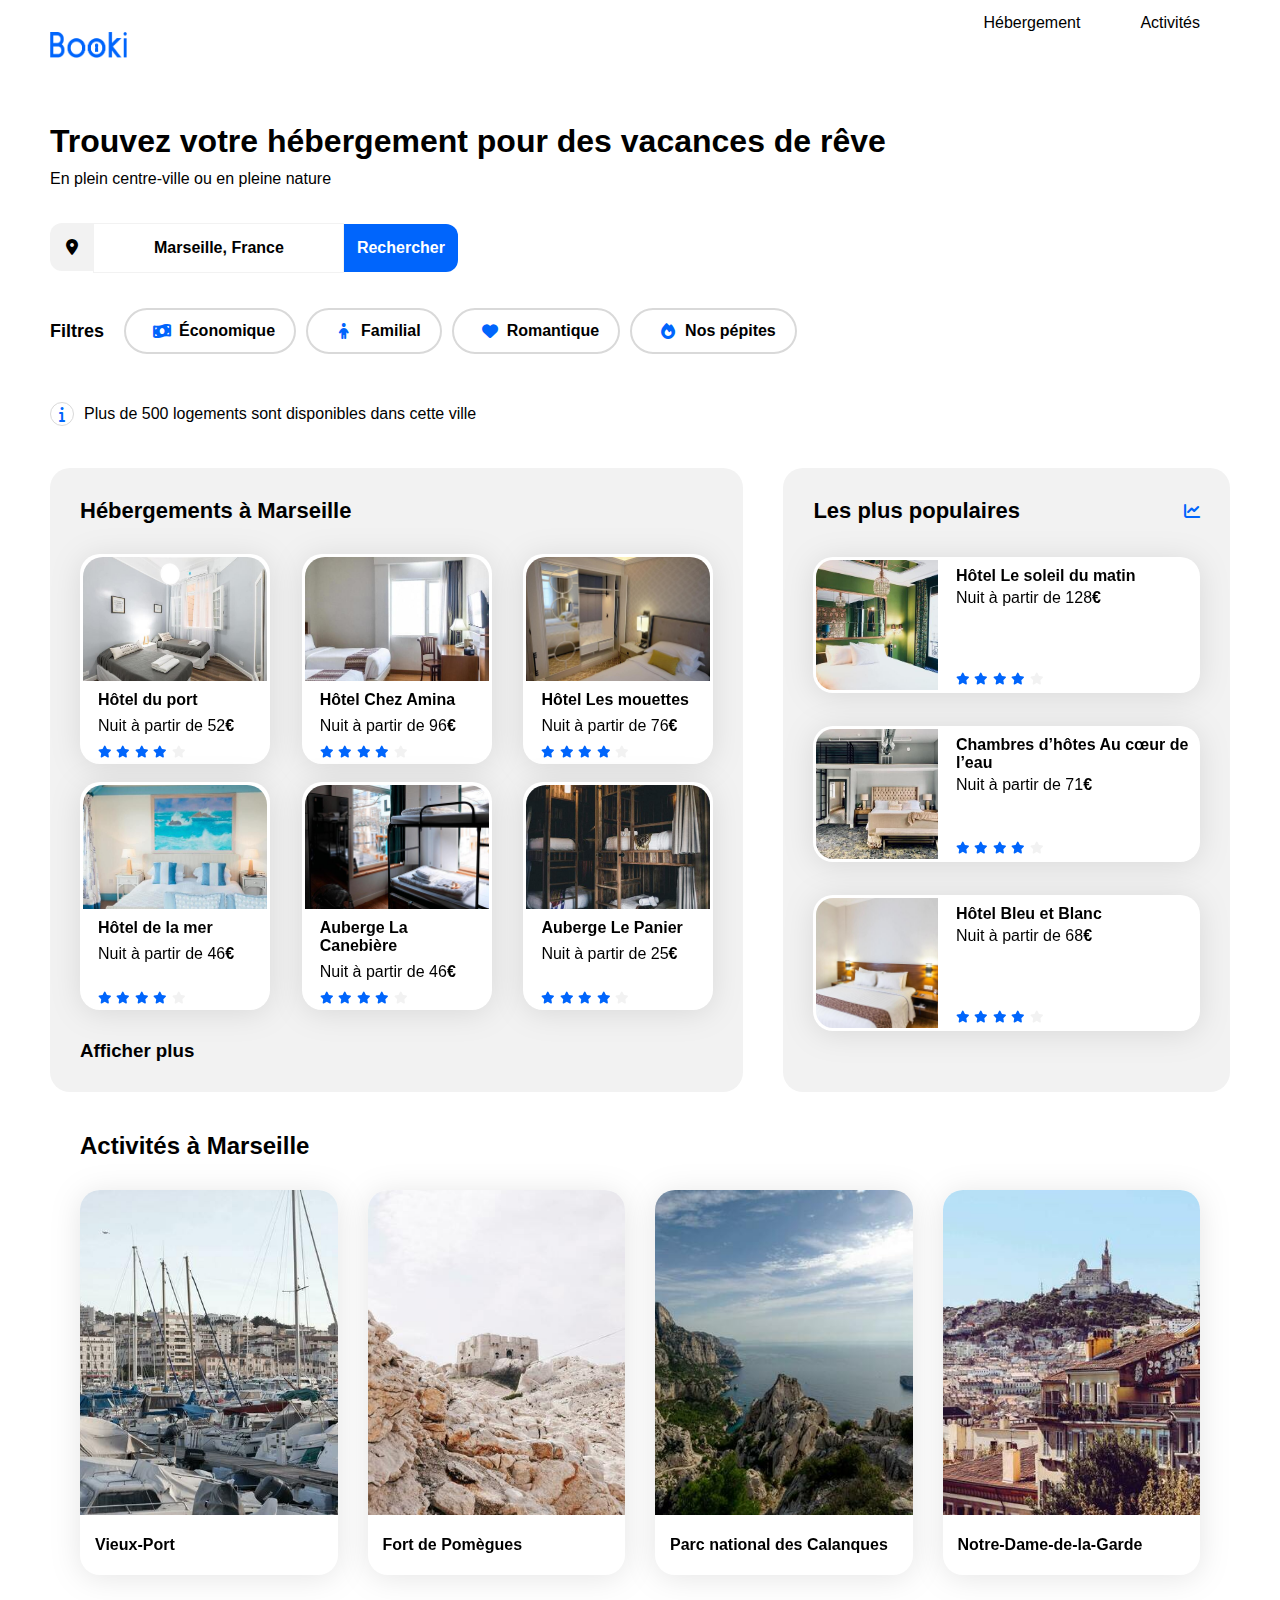
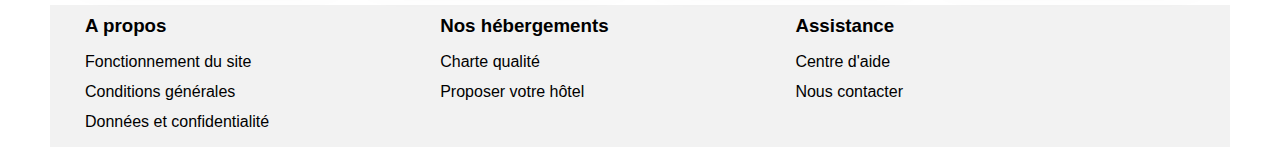
==== commit b94844ae: "fix size activites card" ====
--- a/index.html
+++ b/index.html
@@ -20,7 +20,7 @@
     <div class="main-container">
         <header>
             <a class="Logo" href="#"><img src="./images/logo/Booki.png" alt="logo"></a>
-            <nav class="navLink">
+            <nav class="nav-link">
                 <a href="#hebergements">
                     <div class="hebergement">Hébergement</div>
                 </a>
@@ -47,20 +47,20 @@
 
                 <div class="filtres">
                     <h2>Filtres</h2>
-                    <div class="container-filtreTypes">
-                        <div class="filtreTypes">
+                    <div class="container-filtre-type">
+                        <div class="filtre-type">
                             <i class="fas fa-money-bill-wave filters-icons"></i>
                             <p>Économique</p>
                         </div>
-                        <div class="filtreTypes">
+                        <div class="filtre-type">
                             <i class="fas fa-child filters-icons"></i>
                             <p>Familial</p>
                         </div>
-                        <div class="filtreTypes">
+                        <div class="filtre-type">
                             <i class="fas fa-heart filters-icons"></i>
                             <p>Romantique</p>
                         </div>
-                        <div class="filtreTypes">
+                        <div class="filtre-type">
                             <i class="fas fa-fire filters-icons"></i>
                             <p>Nos pépites</p>
                         </div>
@@ -209,7 +209,7 @@
                         </a>
 
                     </div>
-                    <h3>Afficher plus</h3>
+                    <a href="#"><h3>Afficher plus</h3></a>
                 </section>
                 <section id="populaires">
                     <div class="populaires-title">
--- a/css/style.css
+++ b/css/style.css
@@ -60,13 +60,13 @@
     justify-content: center;
 }
 
-nav.navLink a {
+nav.nav-link a {
     
     border-top: 3px transparent solid;
     padding: 11px 30px 30px 30px;
 }
 
-nav.navLink a:hover {
+nav.nav-link a:hover {
     border-top: 3px var(--main-color) solid;
     color: #0065FC;
     
@@ -141,13 +141,13 @@
 .filtres h2 {
     font-size: 18px;
 }
-.filtreTypes p {
+.filtre-type p {
     font-weight: bold;
     white-space: nowrap;
 }
 
 
-.container-filtreTypes {
+.container-filtre-type {
     display: flex;
     flex-wrap: wrap;
     gap: 10px;
@@ -155,12 +155,12 @@
 }
 
 
-.filtreTypes:hover {
+.filtre-type:hover {
     background-color: #DEEBFF;
     cursor: default;
 }
 
- .filtreTypes {
+ .filtre-type {
     display: flex;
     align-items: center;
     border: 2px solid #D9D9D9;
@@ -421,7 +421,7 @@
 
 .activites-card img {
     display: flex;
-    height: 439px;
+    height: 325px;
     width: 400px;
     border-top-left-radius: 20px;
     border-top-right-radius: 20px;
@@ -477,7 +477,7 @@
         padding-top: 15px;
     }
 
-    .container-filtreTypes {
+    .container-filtre-type {
         flex-wrap: nowrap;
     }
     
@@ -543,14 +543,14 @@
         text-align: center;
     }
 
-    nav.navLink a {
+    nav.nav-link a {
         width: 50%;
         border-bottom: 3px solid transparent;
         padding-top: 20px;
         
     }
 
-    nav.navLink a:hover {
+    nav.nav-link a:hover {
         border-top: none;
         border-bottom: 3px solid #0065FC;
         
@@ -586,11 +586,11 @@
         flex-wrap: wrap;
     }
 
-    .container-filtreTypes{
+    .container-filtre-type{
         flex-wrap: wrap;
         width: 100%;
     }
-    .filtreTypes {
+    .filtre-type {
         
         width: 48%;
     }
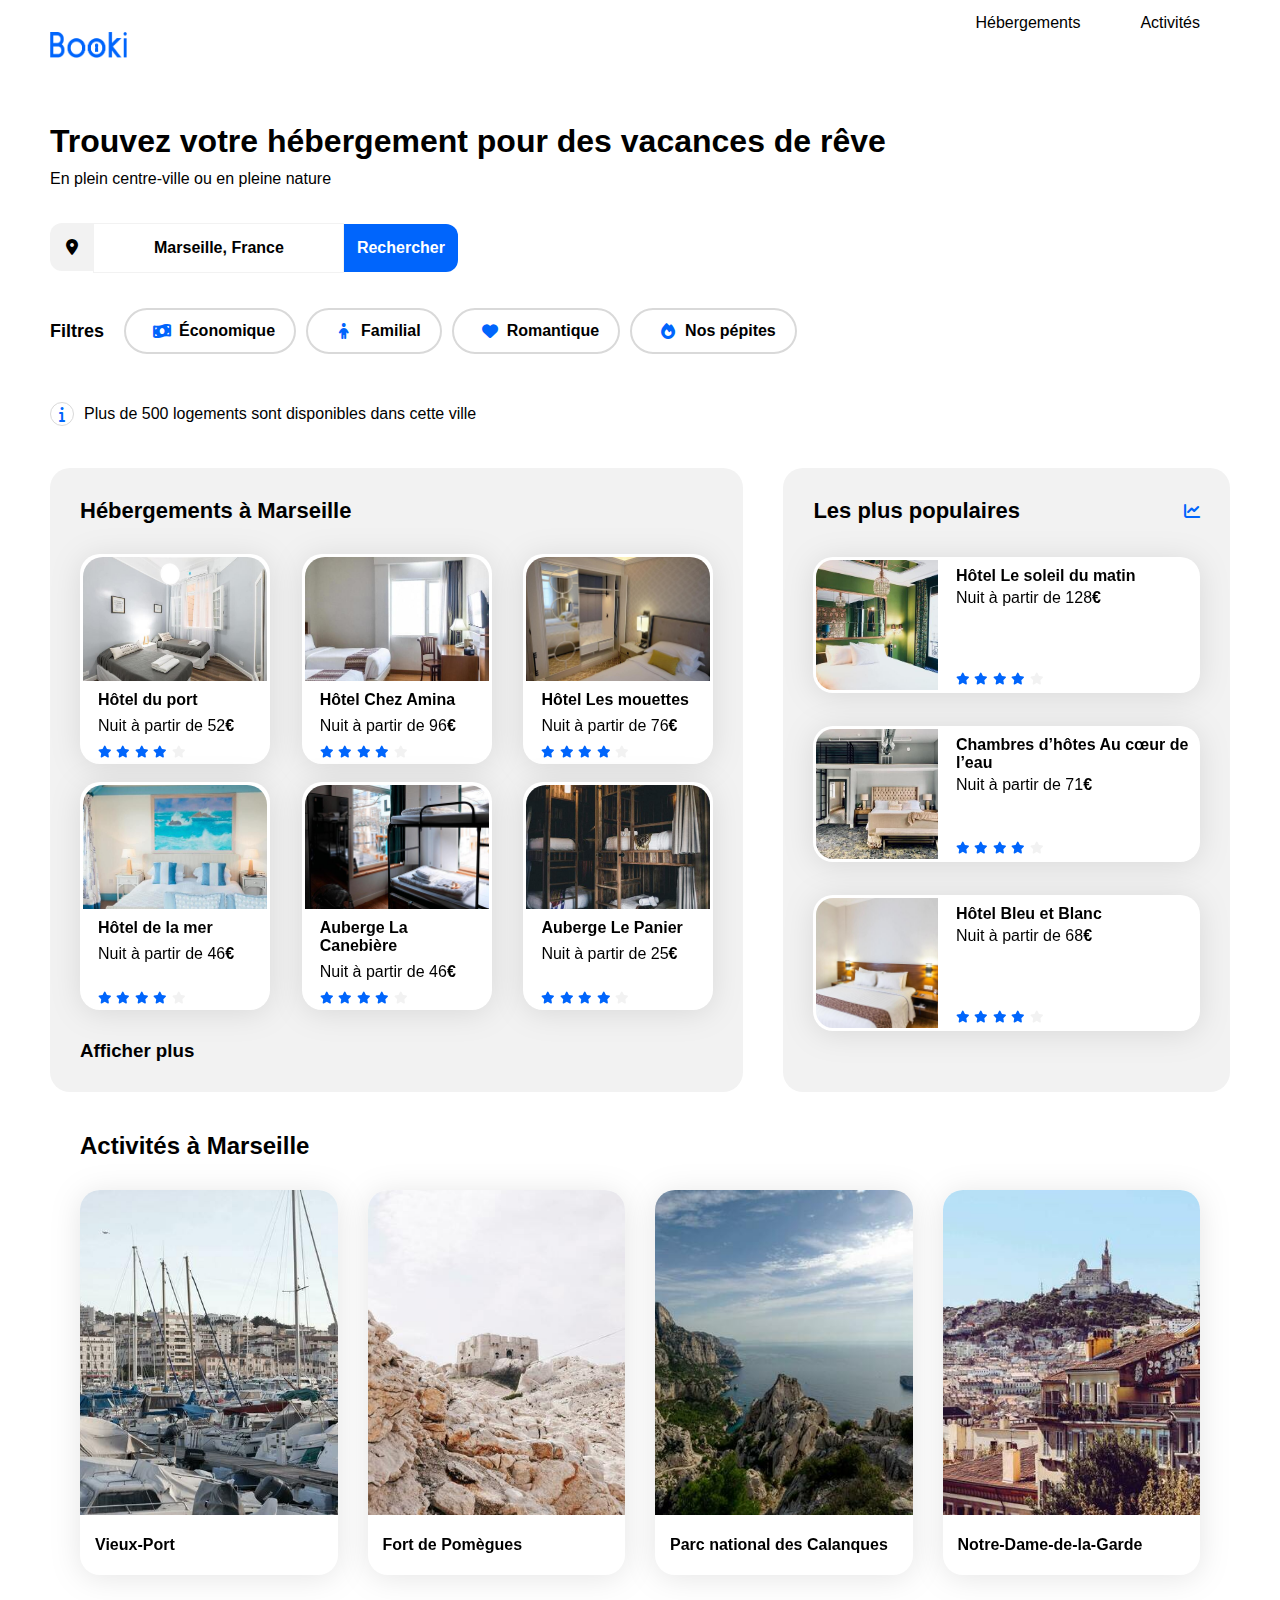
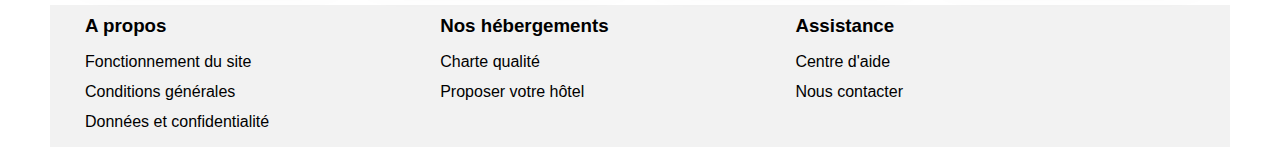
==== commit 75fbc164: "s hebergements" ====
--- a/index.html
+++ b/index.html
@@ -22,7 +22,7 @@
             <a class="Logo" href="#"><img src="./images/logo/Booki.png" alt="logo"></a>
             <nav class="nav-link">
                 <a href="#hebergements">
-                    <div class="hebergement">Hébergement</div>
+                    <div class="hebergement">Hébergements</div>
                 </a>
                 <a href="#activites">
                     <div class="activite">Activités</div>
@@ -40,9 +40,9 @@
 
                 <form>
                     <i class="fas fa-map-marker-alt"></i>
-                    <input class="searchInput" type="text" placeholder="Marseille, France">
-                    <button class="buttonDesktop">Rechercher</button>
-                    <button class="buttonMobile"><i class="fas fa-search search-icon"></i></button>
+                    <input class="search-input" type="text" placeholder="Marseille, France">
+                    <button class="button-desktop">Rechercher</button>
+                    <button class="button-mobile"><i class="fas fa-search search-icon"></i></button>
                 </form>
 
                 <div class="filtres">
@@ -209,7 +209,9 @@
                         </a>
 
                     </div>
-                    <a href="#"><h3>Afficher plus</h3></a>
+                    <a href="#">
+                        <h3>Afficher plus</h3>
+                    </a>
                 </section>
                 <section id="populaires">
                     <div class="populaires-title">
@@ -327,7 +329,7 @@
 
         </main>
         <footer>
-            <div class="footerMenu">
+            <div class="footer-menu">
                 <h3>A propos</h3>
                 <ul>
                     <li><a href="#">Fonctionnement du site</a></li>
@@ -335,14 +337,14 @@
                     <li><a href="#">Données et confidentialité</a></li>
                 </ul>
             </div>
-            <div class="footerMenu">
+            <div class="footer-menu">
                 <h3>Nos hébergements</h3>
                 <ul>
                     <li><a href="#">Charte qualité</a></li>
                     <li><a href="#">Proposer votre hôtel</a></li>
                 </ul>
             </div>
-            <div class="footerMenu">
+            <div class="footer-menu">
                 <h3>Assistance</h3>
                 <ul>
                     <li><a href="#">Centre d'aide</a></li>
--- a/css/style.css
+++ b/css/style.css
@@ -3,17 +3,26 @@
     box-sizing: border-box;
 }
 
-*, *::before, *::after {
-    box-sizing: border-box;
-}
-
-body, ul, h1, h2, h3, h4, p {
+*,
+*::before,
+*::after {
+    box-sizing: border-box;
+}
+
+body,
+ul,
+h1,
+h2,
+h3,
+h4,
+p {
     margin: 0;
-   
-  
-}
-
-ol, ul {
+
+
+}
+
+ol,
+ul {
     list-style: none;
 }
 
@@ -55,13 +64,13 @@
 }
 
 nav {
-    height : 100%;
+    height: 100%;
     display: flex;
     justify-content: center;
 }
 
 nav.nav-link a {
-    
+
     border-top: 3px transparent solid;
     padding: 11px 30px 30px 30px;
 }
@@ -69,7 +78,7 @@
 nav.nav-link a:hover {
     border-top: 3px var(--main-color) solid;
     color: #0065FC;
-    
+
 }
 
 .search {
@@ -81,7 +90,7 @@
     gap: 35px;
 }
 
-.searchInput::placeholder {
+.search-input::placeholder {
     color: #000;
     text-align: center;
 }
@@ -94,7 +103,7 @@
     padding: 16px;
 }
 
-.searchInput {
+.search-input {
     position: relative;
     right: 5px;
     color: black;
@@ -104,7 +113,7 @@
     padding: 15px;
 }
 
-.buttonDesktop {
+.button-desktop {
     position: relative;
     right: 10px;
     color: #ffffff;
@@ -117,7 +126,7 @@
     cursor: pointer;
 }
 
-.buttonMobile {
+.button-mobile {
     display: none;
     position: relative;
     right: 10px;
@@ -141,6 +150,7 @@
 .filtres h2 {
     font-size: 18px;
 }
+
 .filtre-type p {
     font-weight: bold;
     white-space: nowrap;
@@ -160,15 +170,15 @@
     cursor: default;
 }
 
- .filtre-type {
+.filtre-type {
     display: flex;
     align-items: center;
     border: 2px solid #D9D9D9;
     border-radius: 25px;
     padding: 4px 19px 4px 19px;
- }
-
- .filters-icons {
+}
+
+.filters-icons {
     display: flex;
     justify-content: center;
     align-items: center;
@@ -177,7 +187,7 @@
     height: 32px;
     margin: 1px;
     border-radius: 50%;
-    
+
 
 }
 
@@ -236,7 +246,7 @@
 
 .card-title {
     font-size: 16px;
-    
+
 }
 
 .euro {
@@ -278,7 +288,7 @@
 
 .hebergements-cards a {
     width: 30%;
-    
+
 }
 
 .hebergements-cards {
@@ -293,7 +303,7 @@
     display: flex;
     justify-content: space-between;
     align-items: center;
-    
+
 }
 
 .hebergements-cards .card {
@@ -301,7 +311,7 @@
     flex-direction: column;
     height: 100%;
     padding: 3px;
-   
+
 }
 
 .hebergements-cards .card-title {
@@ -313,12 +323,12 @@
     display: flex;
     height: 124px;
     border-radius: 20px 20px 0px 0px;
-    
+
 
 }
 
 .hebergements-cards .card-content {
-    padding: 0px 15px; 
+    padding: 0px 15px;
     display: flex;
     justify-content: space-between;
     align-items: flex-start;
@@ -326,7 +336,7 @@
     box-sizing: border-box;
     gap: 8px;
     height: calc(100% - 124px);
-    
+
 }
 
 .hebergements-cards .card-content .card-txt {
@@ -357,7 +367,7 @@
     height: 136px;
     border-top-left-radius: 20px;
     border-bottom-left-radius: 20px;
-    padding : 3px;
+    padding: 3px;
 }
 
 .populaires-cards .card-content {
@@ -403,20 +413,20 @@
     flex-direction: column;
     justify-content: space-between;
     box-sizing: border-box;
-    
-    
+
+
 }
 
 .activites .card-title {
     display: flex;
-    justify-content: flex-start;   
+    justify-content: flex-start;
 }
 
 .activites-card {
     display: flex;
     padding: 30px;
     gap: 30px;
-    
+
 }
 
 .activites-card img {
@@ -440,7 +450,7 @@
 }
 
 footer {
-    
+
     max-width: 1440px;
     margin: auto;
     display: flex;
@@ -449,18 +459,18 @@
     padding: 10px 35px;
 }
 
-.footerMenu {
+.footer-menu {
     width: 32%;
-    
-}
-
-.footerMenu ul {
+
+}
+
+.footer-menu ul {
     margin-top: 10px;
     padding-left: 0px;
     line-height: 30px;
 }
 
-.footerMenu a:hover {
+.footer-menu a:hover {
     color: #0065FC;
 }
 
@@ -473,14 +483,14 @@
         flex-direction: column;
     }
 
-    .Logo{
+    .Logo {
         padding-top: 15px;
     }
 
     .container-filtre-type {
         flex-wrap: nowrap;
     }
-    
+
     .hebergements {
         width: 100%;
     }
@@ -515,6 +525,7 @@
 
 /* Small devices (phones, less than 768px) */
 @media (max-width: 767.98px) {
+
     /* ... */
     .main-container {
         padding: 0;
@@ -535,7 +546,7 @@
         padding-top: 20px;
     }
 
-    
+
 
     nav {
         width: 100%;
@@ -547,13 +558,13 @@
         width: 50%;
         border-bottom: 3px solid transparent;
         padding-top: 20px;
-        
+
     }
 
     nav.nav-link a:hover {
         border-top: none;
         border-bottom: 3px solid #0065FC;
-        
+
     }
 
     form {
@@ -565,20 +576,20 @@
 
     .search {
         align-items: center;
-    
-    }
-
-    .searchInput {
-        width: 100%;
-    }
-
-    .buttonDesktop{
+
+    }
+
+    .search-input {
+        width: 100%;
+    }
+
+    .button-desktop {
         display: none;
     }
 
-    .buttonMobile {
+    .button-mobile {
         display: inline-flex;
-        
+
     }
 
     .filtres {
@@ -586,12 +597,13 @@
         flex-wrap: wrap;
     }
 
-    .container-filtre-type{
+    .container-filtre-type {
         flex-wrap: wrap;
         width: 100%;
     }
+
     .filtre-type {
-        
+
         width: 48%;
     }
 
@@ -611,7 +623,7 @@
         width: 100%;
     }
 
-    .hebergements-cards{
+    .hebergements-cards {
         flex-direction: column;
     }
 
@@ -641,15 +653,15 @@
         min-height: 59px;
     }
 
-    footer  {
+    footer {
         flex-direction: column;
         padding: 30px;
         gap: 50px;
-        
-    }
-
-    .footerMenu {
-        width: 100%;
-    }
-    
+
+    }
+
+    .footer-menu {
+        width: 100%;
+    }
+
 }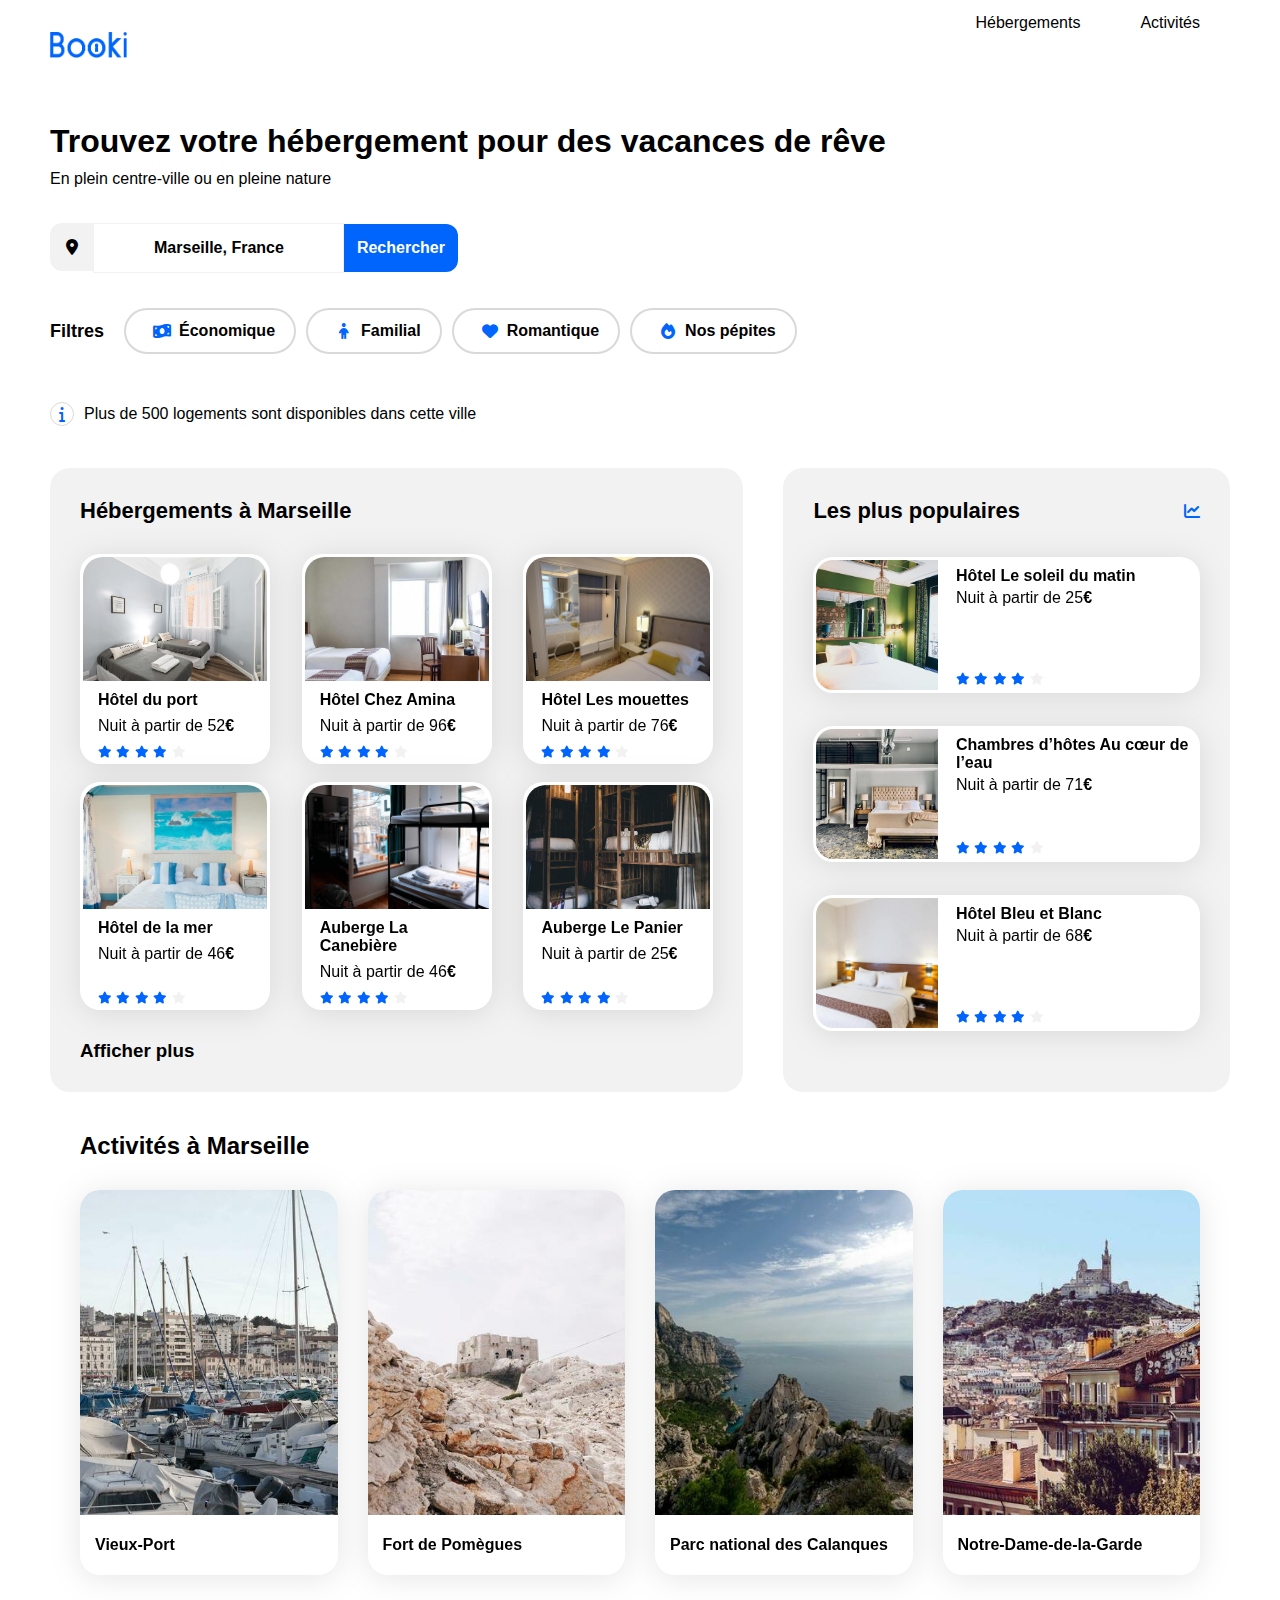
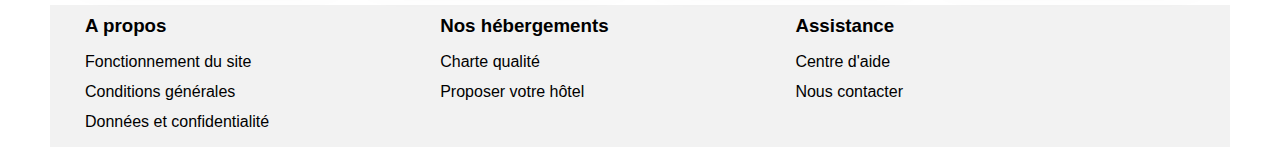
==== commit c73d614d: "d" ====
--- a/index.html
+++ b/index.html
@@ -226,7 +226,7 @@
                                 <div class="card-content">
                                     <div class="card-txt">
                                         <h3 class="card-title">Hôtel Le soleil du matin</h3>
-                                        <p class="card-subtitle">Nuit à partir de 128<span class="euro">€</span></p>
+                                        <p class="card-subtitle">Nuit à partir de 25<span class="euro">€</span></p>
                                     </div>
                                     <div class="card-rating">
                                         <i class="fa-xs fa-solid fa-star" aria-hidden="true"></i>
